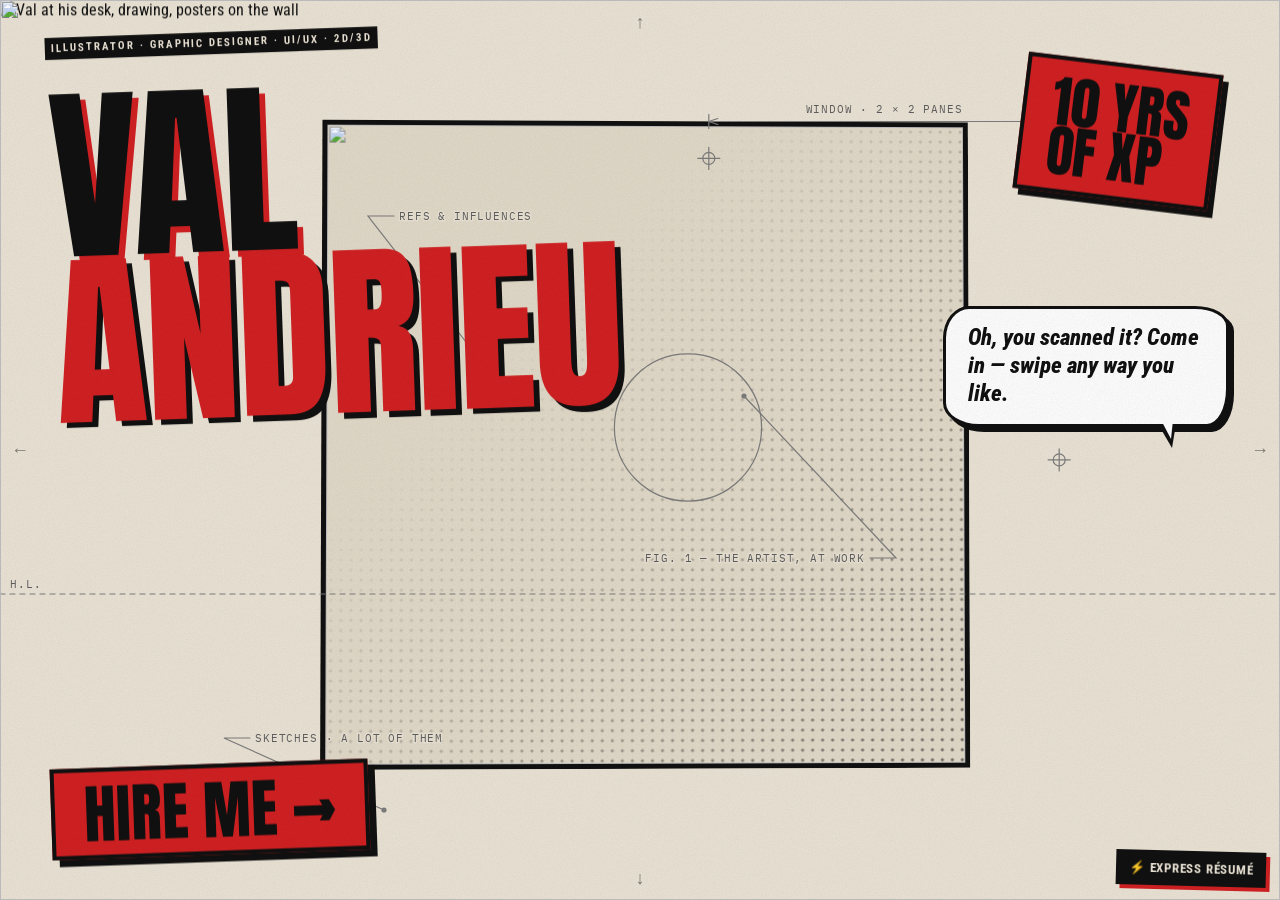
==== src/index.html @ d3af45d6 "Split pages into src/ + minified build, new art on the cube - index.html / bd.html: CSS and JS moved" ====
<!DOCTYPE html>
<html lang="en">
<head>
<meta charset="UTF-8">
<meta name="viewport" content="width=device-width, initial-scale=1, viewport-fit=cover">
<title>Val Andrieu — the cube</title>
<meta name="description" content="Val Andrieu — illustrator, graphic designer, UI/UX & 2D/3D artist. A portfolio you swipe like a comic.">
<link rel="preconnect" href="https://fonts.googleapis.com">
<link rel="preconnect" href="https://fonts.gstatic.com" crossorigin>
<link rel="stylesheet" href="https://fonts.googleapis.com/css2?family=Anton&family=IBM+Plex+Mono:wght@400&family=Roboto+Condensed:ital,wght@0,400;0,700;0,900;1,800&display=swap">
<link rel="preload" as="image" href="front-fond.webp">
<link rel="preload" as="image" href="front-1.webp">
<link rel="stylesheet" href="css/index.css">
<script defer src="https://cdn.jsdelivr.net/npm/gsap@3.13.0/dist/gsap.min.js"></script>
<script defer src="js/index.js"></script>
</head>
<body>

<div id="scene" aria-hidden="true"><div id="cube"></div></div>
<main id="pages"></main>

<button class="arrow up" type="button" data-dir="up" aria-label="Go up">↑</button>
<button class="arrow down" type="button" data-dir="down" aria-label="Go down">↓</button>
<button class="arrow left" type="button" data-dir="left" aria-label="Go left">←</button>
<button class="arrow right" type="button" data-dir="right" aria-label="Go right">→</button>
<button id="express-btn" type="button" aria-haspopup="dialog">⚡ <span class="xl">Express résumé</span><span class="xs">CV</span></button>

<dialog id="express" aria-labelledby="x-title">
  <div class="x-head">
    <div>
      <h2 id="x-title">Valentin Andrieu</h2>
      <p>UI/UX Explorer · 2D/3D Artist · Graphic Designer</p>
    </div>
    <button class="x-close" type="button" data-close>Close ✕</button>
  </div>
  <div class="x-body">
    <aside>
      <section>
        <h3>Contact</h3>
        <a href="mailto:valentinjasonamour@gmail.com">valentinjasonamour@gmail.com</a><br>
        <a href="https://leblogdeval.fr" target="_blank" rel="noopener">leblogdeval.fr</a>
      </section>
      <section>
        <h3>Development</h3>
        <ul><li>JavaScript / TypeScript</li><li>Three.js &amp; WebGL</li><li>CSS3 / SASS</li></ul>
      </section>
      <section>
        <h3>3D &amp; visual design</h3>
        <ul><li>Modeling &amp; animation (Blender)</li><li>Traditional &amp; digital drawing</li><li>Art direction / brand identity</li></ul>
      </section>
      <section>
        <h3>Strategy</h3>
        <ul><li>Web marketing</li><li>Branding &amp; visual identity</li></ul>
      </section>
      <section>
        <h3>Stack</h3>
        <div class="chips"><span>Three.js</span><span>WebGL</span><span>TypeScript</span><span>SASS</span><span>SvelteKit</span><span>WordPress</span><span>Blender</span></div>
      </section>
      <section>
        <h3>Education</h3>
        <b>2025</b> — UI/UX Design, Interface Designer<br>
        <b>2016</b> — Multimedia &amp; Web Design
      </section>
    </aside>
    <div>
      <section>
        <h3>Profile</h3>
        <p>Designer-developer driven by storytelling in interactive experiences. I treat every interface as a journey to live — from the interaction concept to the front-end build — turning a brand identity into a story people want to explore, not just a page they read.</p>
      </section>
      <section>
        <h3>Approach</h3>
        <p><b>Storytelling</b> — a beginning, a tension, a resolution. · <b>Gamification</b> — micro-interactions and small surprises. · <b>Prototyping</b> — from idea to hands-on demo, fast.</p>
      </section>
      <section>
        <h3>Experience</h3>
        <div class="x-job">
          <div class="when">2023 → 2025</div>
          <b>Art Direction &amp; Digital Automation</b> — Graphic Designer, Print &amp; Digital
          <ul><li>Designed brand identities rolled out across web and print</li><li>Automated mailing campaigns and promotional asset production</li><li>Bridged brand strategy and visual execution</li></ul>
        </div>
        <div class="x-job">
          <div class="when">2021</div>
          <b>Web Design, Branding &amp; Social Strategy</b> — Community Management
          <ul><li>Created signage and brand collateral</li><li>Managed social media presence and content strategy</li></ul>
        </div>
        <div class="x-job">
          <div class="when">2017 → 2018</div>
          <b>3D Modeling &amp; Event Scenography</b> — 3D Design, Blender
          <ul><li>Designed 3D structures for live events</li><li>Web design and related promotional material</li></ul>
        </div>
        <div class="x-job">
          <div class="when">2016</div>
          <b>Pre-press Production &amp; Industrial Calibration</b> — Print Production
          <ul><li>Machine setup and calibration for large-scale print runs</li><li>Graphic design and reprographics</li></ul>
        </div>
      </section>
    </div>
  </div>
</dialog>

</body>
</html>
---- src/css/index.css ----
/* =====================================================================
   TOKENS
   ===================================================================== */
:root{
  --paper:#ebe4d6; --paper-2:#e2dac9; --ink:#111; --red:#d22123; --tech:#7d7d7d;
  /* cube edge: fit by height (bleeds past the sides on phones) */
  --s:min(66svh, 150vw);
  --display:'Anton', Impact, 'Arial Narrow', sans-serif;
  --cond:'Roboto Condensed', 'Arial Narrow', sans-serif;
  --mono:'IBM Plex Mono', ui-monospace, monospace;
}
@media (min-aspect-ratio:1/1){ :root{ --s:min(72svh, 860px); } }

*{ box-sizing:border-box; -webkit-tap-highlight-color:transparent; }
html, body{
  margin:0; height:100%; overflow:hidden; background:var(--paper); color:var(--ink);
  font-family:var(--cond); -webkit-font-smoothing:antialiased;
  touch-action:none; overscroll-behavior:none; user-select:none; -webkit-user-select:none;
}
img{ display:block; -webkit-user-drag:none; }
/* drawings can't be right-clicked / long-pressed / dragged out */
.face img, .set img{ pointer-events:none; -webkit-touch-callout:none; user-select:none; }
body.grab{ cursor:grab; }
body.grabbing{ cursor:grabbing; }
:focus-visible{ outline:3px solid var(--red); outline-offset:3px; }

/* paper grain (static, no blend mode) */
body::after{
  content:''; position:fixed; inset:0; z-index:50; pointer-events:none; opacity:.07;
  background-image:url("data:image/svg+xml;utf8,<svg xmlns='http://www.w3.org/2000/svg' width='220' height='220'><filter id='n'><feTurbulence type='fractalNoise' baseFrequency='.85' numOctaves='3' stitchTiles='stitch'/><feColorMatrix values='0 0 0 0 0  0 0 0 0 0  0 0 0 0 0  0 0 0 .9 0'/></filter><rect width='100%' height='100%' filter='url(%23n)'/></svg>");
}

/* =====================================================================
   CUBE (CSS 3D, background)
   ===================================================================== */
#scene{ position:fixed; inset:0; z-index:1; display:grid; place-items:center; perspective:calc(var(--s) * 2.6); }
#cube{ position:relative; width:var(--s); height:var(--s); transform-style:preserve-3d; }
.face{
  position:absolute; inset:0; overflow:hidden; backface-visibility:hidden; -webkit-backface-visibility:hidden;
  border:5px solid var(--ink); background:var(--paper-2);
}
.face::before{ /* empty face = halftone screentone */
  content:''; position:absolute; inset:0; opacity:.55;
  background-image:radial-gradient(circle, var(--ink) 1.3px, transparent 1.8px); background-size:10px 10px;
  -webkit-mask-image:linear-gradient(135deg, transparent 30%, #000 100%); mask-image:linear-gradient(135deg, transparent 30%, #000 100%);
}
.face .bg{ position:absolute; inset:0; } /* rotated in JS so the art always lands upright */
.face .bg img{ width:100%; height:100%; object-fit:cover; }

/* =====================================================================
   FULL-SCREEN PAGES over the cube
   ===================================================================== */
.set{ position:fixed; inset:0; z-index:5; visibility:hidden; pointer-events:none; }
.set.on{ visibility:visible; }
.ly{ position:absolute; inset:0; z-index:1; }
.ly img{ width:100%; height:100%; object-fit:cover; }
.notes{ position:absolute; inset:0; z-index:2; width:100%; height:100%; overflow:visible; }
.it{ position:absolute; z-index:3; pointer-events:auto; }
.it.big{ z-index:0; }
.it.behind{ z-index:2; } /* a character tucked behind the big title */
@media (min-aspect-ratio:1/1){ .ly.over{ z-index:4; } } /* posters slide in front of the name */
/* each moving piece gets its own GPU layer: shadows/filters are rasterised once, then only moved */
.set.on .ly, .set.on .it{ will-change:transform, opacity; }
.it .pp{ transform:rotate(var(--rot, 0deg)); }

/* technical annotations — grey construction lines & labels */
.notes .ln{ fill:none; stroke:var(--tech); stroke-width:1.2; stroke-linecap:round; }
.notes .dash{ stroke-dasharray:5 5; }
.notes .dot{ fill:var(--tech); }
.notes text{
  font:400 10.5px/1 var(--mono); letter-spacing:.08em; text-transform:uppercase; fill:#5f5f5f;
  paint-order:stroke; stroke:rgba(235,228,214,.85); stroke-width:3px; stroke-linejoin:round;
}

/* ---- caption (title) ---- */
.caption .pp{ background:var(--paper); border:3px solid var(--ink); box-shadow:6px 6px 0 var(--ink); padding:.5em .75em .6em; }
.caption .eyebrow{ font:700 11px/1.25 var(--cond); letter-spacing:.18em; text-transform:uppercase; color:var(--red); }
.caption h1, .caption h2{ margin:.08em 0 0; font:400 clamp(48px, 15vw, 118px)/.86 var(--display); text-transform:uppercase; }
.caption h1 em, .caption h2 em{ font-style:normal; color:var(--red); }
.caption p{ margin:.5em 0 0; max-width:34ch; font:400 15px/1.35 var(--cond); }
.caption.bare .pp{ background:none; border:0; box-shadow:none; padding:0; }
.caption.bare .eyebrow{ display:inline-block; background:var(--ink); color:var(--paper); padding:.35em .55em; margin-bottom:.35em; }
.caption.bare h1, .caption.bare h2{
  font-size:clamp(84px, 25vw, 230px); line-height:.88; letter-spacing:-.01em;
  text-shadow:6px 6px 0 var(--red); margin-top:.16em;
}
.caption.bare h1 em, .caption.bare h2 em{ text-shadow:6px 6px 0 var(--ink); }
@media (min-aspect-ratio:1/1){ .caption.bare h1, .caption.bare h2{ font-size:min(15vw, 21svh); } }

/* ---- speech bubble ---- */
.bubble .pp{
  position:relative; width:max-content; max-width:min(66vw, 26ch);
  background:#fff; border:3px solid var(--ink); border-radius:26px 34px 22px 36px / 32px 20px 38px 24px;
  box-shadow:5px 5px 0 var(--ink); padding:.65em .95em .7em;
  font:800 italic clamp(17px, 4.6vw, 23px)/1.22 var(--cond);
}
.bubble .pp::before, .bubble .pp::after{ content:''; position:absolute; width:0; height:0; }
/* tail down-left (default) */
.bubble .pp::before{ left:18%; top:100%; border:14px solid transparent; border-top:24px solid var(--ink); border-left-width:4px; }
.bubble .pp::after{ left:calc(18% + 3px); top:calc(100% - 4px); border:10px solid transparent; border-top:19px solid #fff; border-left-width:2px; }
/* .r = tail on the right */
.bubble.r .pp::before{ left:auto; right:18%; border-left-width:14px; border-right-width:4px; }
.bubble.r .pp::after{ left:auto; right:calc(18% + 3px); border-left-width:10px; border-right-width:2px; }
/* .l = tail pointing left */
.bubble.l .pp::before{ left:auto; right:100%; top:38%; border:12px solid transparent; border-right:26px solid var(--ink); border-bottom-width:3px; }
.bubble.l .pp::after{ left:auto; right:calc(100% - 4px); top:calc(38% + 4px); border:8px solid transparent; border-right:20px solid #fff; border-bottom-width:2px; }

/* ---- onomatopoeia ---- */
.sfx .pp{
  font:400 clamp(40px, 12vw, 84px)/.9 var(--display); color:var(--red); text-transform:uppercase;
  -webkit-text-stroke:2px var(--ink); paint-order:stroke fill; text-shadow:4px 4px 0 var(--ink);
}

/* ---- giant outlined word ---- */
.big .pp{
  font:400 clamp(170px, 56vw, 560px)/.78 var(--display); text-transform:uppercase; white-space:nowrap;
  color:transparent; -webkit-text-stroke:2px rgba(17,17,17,.28);
}

/* ---- sticker ---- */
.sticker .pp{
  font:400 clamp(26px, 7.5vw, 56px)/.88 var(--display); text-transform:uppercase;
  padding:.3em .45em .25em; border:4px solid var(--ink); box-shadow:6px 6px 0 var(--ink);
}
.sticker.red .pp{ background:var(--red); color:var(--ink); }
.sticker.dark .pp{ background:var(--ink); color:var(--paper); box-shadow:6px 6px 0 var(--red); }

/* ---- comic page of cases ---- */
.grid .pp{ display:grid; grid-template-columns:1fr 1fr; gap:12px; height:100%; }
.grid.six .pp{ grid-template-rows:repeat(3, 1fr); } /* 2 × 3 on phones, 3 × 2 on wide screens */
@media (min-aspect-ratio:1/1){ .grid.six .pp{ grid-template-columns:repeat(3, 1fr); grid-template-rows:repeat(2, 1fr); } }
.case{
  position:relative; min-height:0; overflow:hidden; border:3px solid var(--ink); box-shadow:5px 5px 0 var(--ink);
  background:
    repeating-linear-gradient(0deg, transparent 0 27px, rgba(125,125,125,.18) 27px 28px),
    repeating-linear-gradient(90deg, transparent 0 27px, rgba(125,125,125,.18) 27px 28px), var(--paper);
}
.case:nth-child(odd){ transform:rotate(-.6deg); }
.case:nth-child(even){ transform:rotate(.7deg); }
.case .yr{ position:absolute; right:6px; bottom:-.12em; font:400 clamp(44px, 12vw, 110px)/1 var(--display); color:transparent; -webkit-text-stroke:1.5px #9a9a9a; }
.grid.six .yr{ font-size:clamp(40px, 10vw, 90px); }
.case .cap{ position:absolute; left:-3px; top:-3px; max-width:92%; background:var(--paper); border:3px solid var(--ink); padding:.35em .5em; }
.case .cap small{ display:block; font:700 10px/1 var(--cond); letter-spacing:.15em; color:var(--red); }
.case .cap b{ display:block; margin-top:.2em; font:900 clamp(12px, 3.3vw, 17px)/1.05 var(--cond); text-transform:uppercase; }
.case .todo{ position:absolute; left:8px; right:8px; bottom:8px; font:400 10px/1.3 var(--mono); color:#6f6f6f; text-transform:uppercase; letter-spacing:.05em; }
.case-art{ position:absolute; inset:0; }
.case-art img{ width:100%; height:100%; object-fit:cover; object-position:var(--pos, 50% 50%); }
.case-ico{ position:absolute; right:7px; bottom:7px; display:flex; gap:5px; } /* software logos */
.case-ico img{ width:clamp(22px, 5.5vw, 38px); height:auto; filter:drop-shadow(2px 2px 0 rgba(17,17,17,.9)); }

/* ---- links & calls to action ---- */
.links .pp, .cta .pp{ display:flex; flex-wrap:wrap; gap:10px; }
.cta .pp{ gap:12px; }
.btn{
  display:inline-block; text-decoration:none; padding:11px 14px; cursor:pointer;
  font:700 14px/1 var(--cond); letter-spacing:.05em; text-transform:uppercase;
  background:var(--paper); color:var(--ink); border:3px solid var(--ink); box-shadow:4px 4px 0 var(--red);
}
.btn.red{ background:var(--red); box-shadow:4px 4px 0 var(--ink); }
.go{
  display:inline-block; text-decoration:none; cursor:pointer;
  font:400 clamp(30px, 9vw, 64px)/.9 var(--display); text-transform:uppercase;
  padding:.22em .45em .18em; background:var(--red); color:var(--ink);
  border:4px solid var(--ink); box-shadow:7px 7px 0 var(--ink); transition:transform .15s ease, box-shadow .15s ease;
}
.go.paper{ background:var(--paper); }
.go:hover{ transform:translate(-3px,-3px) rotate(-1deg); box-shadow:10px 10px 0 var(--ink); }
.go:active{ transform:translate(3px,3px); box-shadow:3px 3px 0 var(--ink); }

/* ---- pinned sketch card ---- */
.pin .pp{ position:relative; background:#fbf9f4; padding:10px 10px 30px; border:1px solid #bdb6a6; box-shadow:7px 7px 0 var(--ink); }
.pin .pp::before{ content:''; position:absolute; left:50%; top:-12px; width:90px; height:24px; transform:translateX(-50%) rotate(-4deg); background:rgba(210,200,170,.75); }
.pin img{ width:100%; height:auto; }
.pin .fig{ position:absolute; left:10px; bottom:9px; white-space:nowrap; font:400 clamp(8px, 2.1vw, 10.5px)/1 var(--mono); letter-spacing:.08em; text-transform:uppercase; color:#6f6f6f; }

/* ---- character cut-outs: hard ink shadow + technical callout ---- */
.char, .icon{ pointer-events:none; }
.char img{ width:100%; height:auto; filter:drop-shadow(6px 6px 0 rgba(17,17,17,.85)); }
.char .fig{
  position:absolute; left:2%; top:-4px; max-width:96%; padding-left:26px;
  font:400 clamp(8.5px, 2.2vw, 10.5px)/1 var(--mono); letter-spacing:.08em; text-transform:uppercase; color:#5f5f5f;
  background:linear-gradient(var(--tech), var(--tech)) left center / 20px 1px no-repeat;
}
@media (min-aspect-ratio:1/1){ .char.fig-r .fig{ left:88%; top:22%; max-width:none; white-space:nowrap; } }

/* ---- die-cut icon stickers ---- */
.icon img{ width:100%; height:auto; filter:drop-shadow(4px 4px 0 rgba(17,17,17,.9)); }

/* =====================================================================
   CHROME
   ===================================================================== */
.arrow{
  position:fixed; z-index:8; width:40px; height:40px; display:grid; place-items:center; cursor:pointer;
  border:0; background:transparent; font:700 18px/1 var(--cond); color:var(--ink); opacity:.5;
}
.arrow:hover{ opacity:1; }
.arrow.up{ top:max(2px, env(safe-area-inset-top)); left:50%; transform:translateX(-50%); }
.arrow.down{ bottom:max(2px, env(safe-area-inset-bottom)); left:50%; transform:translateX(-50%); }
.arrow.left{ left:max(0px, env(safe-area-inset-left)); top:50%; transform:translateY(-50%); }
.arrow.right{ right:max(0px, env(safe-area-inset-right)); top:50%; transform:translateY(-50%); }

#express-btn{
  position:fixed; z-index:9; right:14px; bottom:max(14px, env(safe-area-inset-bottom));
  font:700 13px/1 var(--cond); letter-spacing:.06em; text-transform:uppercase;
  background:var(--ink); color:var(--paper); border:0; cursor:pointer; padding:11px 13px;
  box-shadow:4px 4px 0 var(--red); transform:rotate(1.5deg);
}
#express-btn .xs{ display:none; }
@media (max-width:600px){ #express-btn .xl{ display:none; } #express-btn .xs{ display:inline; } }

/* =====================================================================
   EXPRESS résumé dialog
   ===================================================================== */
#express{
  width:min(900px, 100vw - 24px); max-height:92svh; padding:0;
  border:3px solid var(--ink); box-shadow:10px 10px 0 var(--red); background:#f8f6f1; color:var(--ink);
  user-select:text; -webkit-user-select:text; touch-action:pan-y;
}
#express::backdrop{ background:rgba(17,17,17,.75); }
.x-head{ position:sticky; top:0; z-index:1; display:flex; justify-content:space-between; align-items:flex-start; gap:16px; padding:20px 22px 14px; background:var(--ink); color:var(--paper); }
.x-head h2{ margin:0; font:400 32px/1 var(--display); text-transform:uppercase; }
.x-head p{ margin:.3em 0 0; font:400 14px/1.3 var(--cond); }
.x-close{ background:var(--red); color:var(--ink); border:0; font:700 14px/1 var(--cond); text-transform:uppercase; padding:10px 12px; cursor:pointer; }
.x-body{ display:grid; grid-template-columns:1fr; gap:22px; padding:20px 22px 26px; font:400 15px/1.45 var(--cond); }
@media (min-width:720px){ .x-body{ grid-template-columns:230px 1fr; } }
.x-body h3{ margin:0 0 .5em; font:700 11px/1 var(--cond); letter-spacing:.22em; text-transform:uppercase; color:#666; }
.x-body p{ margin:0; }
.x-body section + section{ margin-top:20px; }
.x-body ul{ margin:0; padding:0 0 0 1.1em; }
.x-job{ padding:12px 0; border-top:1px solid #ddd; }
.x-job b{ font-size:17px; }
.x-job .when{ font:700 12px/1 var(--cond); color:#666; letter-spacing:.1em; }
.chips{ display:flex; flex-wrap:wrap; gap:6px; }
.chips span{ font:400 13px/1 var(--cond); border:1px solid #aaa; padding:5px 7px; }
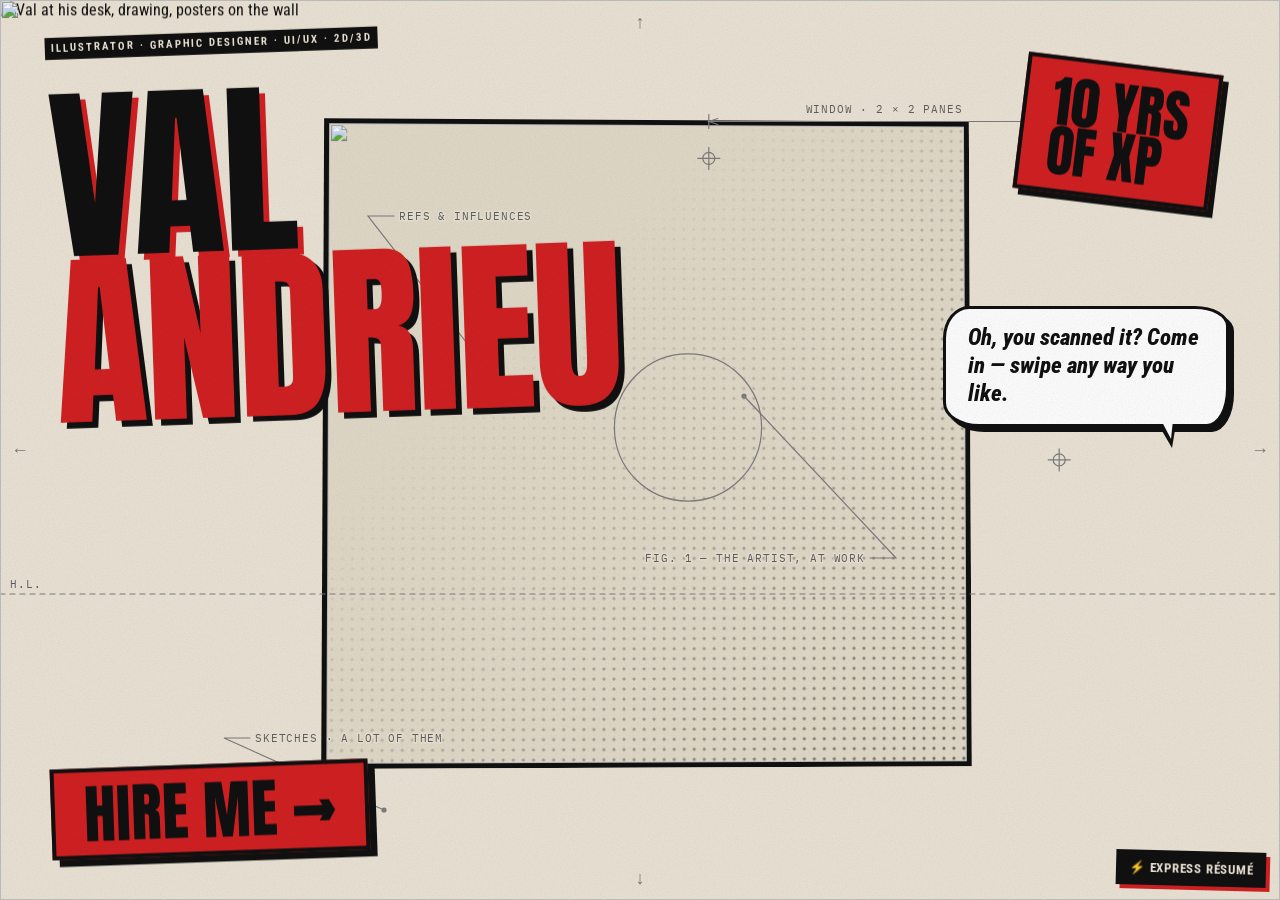
==== commit 8e0ed92d: "Point every contact link to LinkedIn instead of mailto Co-Authored-By: Claude Opus 5.5 <noreply@anth" ====
--- a/src/index.html
+++ b/src/index.html
@@ -37,7 +37,7 @@
     <aside>
       <section>
         <h3>Contact</h3>
-        <a href="mailto:valentinjasonamour@gmail.com">valentinjasonamour@gmail.com</a><br>
+        <a href="https://www.linkedin.com/in/valentin-andrieu-4a79101a6" target="_blank" rel="noopener">linkedin.com/in/valentin-andrieu</a><br>
         <a href="https://leblogdeval.fr" target="_blank" rel="noopener">leblogdeval.fr</a>
       </section>
       <section>
